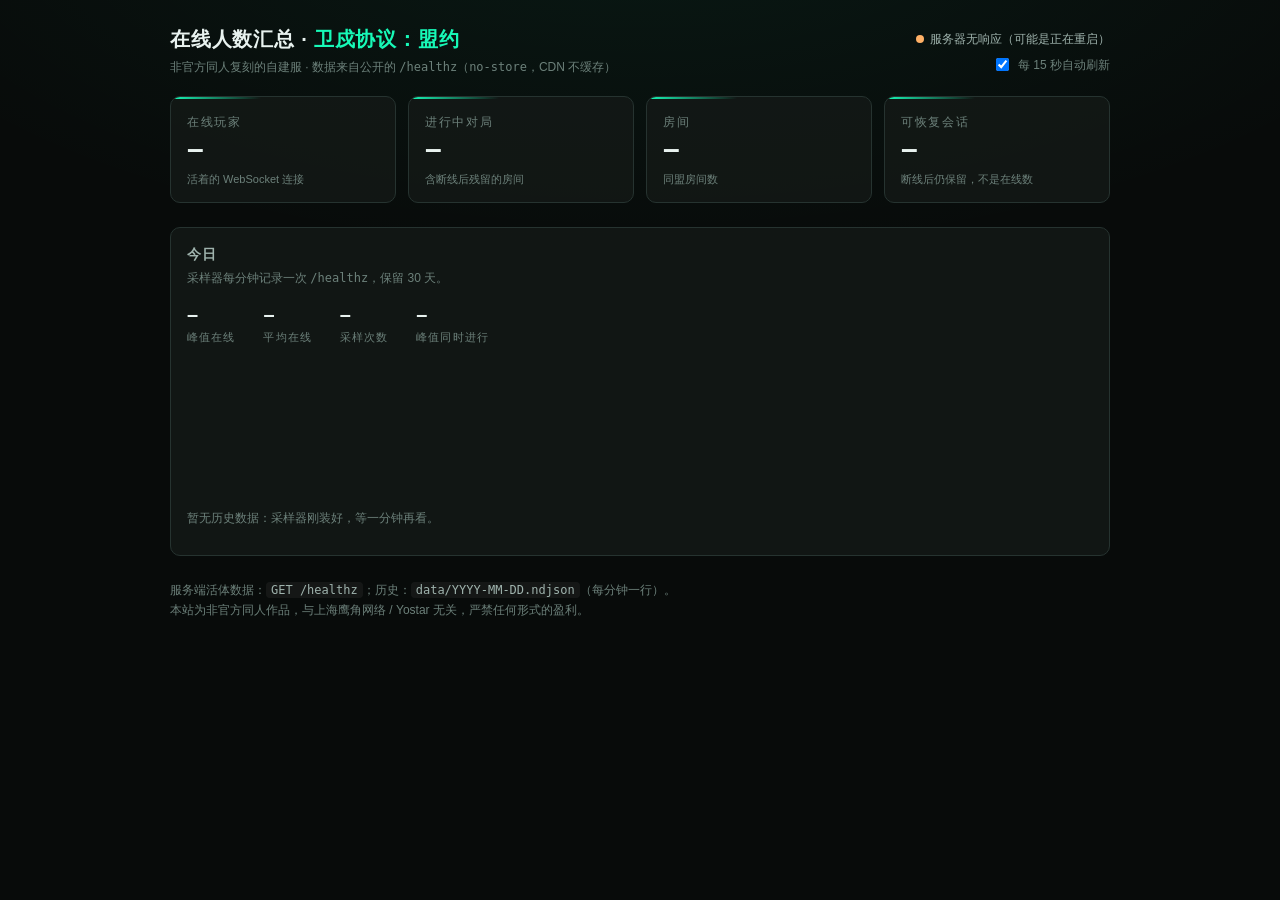
==== custom/stats/index.html @ 6abf7706 "定制：服务器在线人数汇总（徽标 + 运营看板） 因为服务器准备开放出去，需要一个「这里有人在玩」的可见信号，以及一份 能看趋势的运营数据。分两块，数据源都是上游本来就公开的 GET /healthz，" ====
<!doctype html>
<html lang="zh-CN">
<head>
<meta charset="utf-8" />
<meta name="viewport" content="width=device-width, initial-scale=1" />
<meta name="robots" content="noindex, nofollow" />
<title>在线人数汇总 · 卫戍协议：盟约</title>
<style>
  :root {
    --bg: #080b0a; --panel: rgba(20, 25, 23, .82); --line: #1b2422; --line-2: #263330;
    --mint: #17f9b7; --mint-dim: rgba(23, 249, 183, .14);
    --hi: #e8f2ef; --mid: #9fb3ad; --lo: #6c807a; --amber: #ffb066;
  }
  * { box-sizing: border-box; }
  html, body { margin: 0; background: var(--bg); color: var(--hi); }
  body {
    font: 14px/1.5 -apple-system, "Segoe UI", "PingFang SC", "Microsoft YaHei", "Noto Sans SC", sans-serif;
    padding: 24px 20px 40px; min-height: 100vh;
    background: radial-gradient(1200px 500px at 50% -10%, rgba(23, 249, 183, .06), transparent 70%);
  }
  .wrap { max-width: 940px; margin: 0 auto; }
  header { display: flex; align-items: flex-end; justify-content: space-between; gap: 16px; flex-wrap: wrap; margin-bottom: 20px; }
  h1 { margin: 0; font-size: 20px; letter-spacing: .04em; font-weight: 600; }
  h1 em { font-style: normal; color: var(--mint); }
  .sub { color: var(--lo); font-size: 12px; margin-top: 4px; }
  .live { display: inline-flex; align-items: center; gap: 6px; color: var(--mid); font-size: 12px; }
  .live i { width: 8px; height: 8px; border-radius: 50%; background: var(--mint); box-shadow: 0 0 8px var(--mint); animation: p 2.4s infinite; }
  .live.is-down i { background: var(--amber); box-shadow: none; }
  @keyframes p { 0%, 100% { opacity: 1 } 50% { opacity: .35 } }
  .cards { display: grid; grid-template-columns: repeat(auto-fit, minmax(150px, 1fr)); gap: 12px; }
  .card { background: var(--panel); border: 1px solid var(--line-2); border-radius: 10px; padding: 14px 16px; position: relative; overflow: hidden; }
  .card::before { content: ''; position: absolute; left: 0; top: 0; height: 2px; width: 40%; background: linear-gradient(90deg, var(--mint), transparent); }
  .card b { display: block; font-size: 30px; line-height: 1.1; font-weight: 600; letter-spacing: .02em; }
  .card span { color: var(--lo); font-size: 12px; letter-spacing: .14em; text-transform: uppercase; }
  .card small { display: block; color: var(--lo); font-size: 11px; margin-top: 6px; }
  section { margin-top: 24px; background: var(--panel); border: 1px solid var(--line-2); border-radius: 10px; padding: 16px; }
  h2 { margin: 0 0 4px; font-size: 14px; letter-spacing: .1em; color: var(--mid); font-weight: 600; }
  .hint { color: var(--lo); font-size: 12px; margin: 0 0 12px; }
  .today { display: flex; gap: 28px; flex-wrap: wrap; margin-bottom: 14px; }
  .today div { }
  .today b { font-size: 20px; font-weight: 600; }
  .today span { display: block; color: var(--lo); font-size: 11px; letter-spacing: .1em; }
  svg.chart { display: block; width: 100%; height: 150px; }
  .down { color: var(--amber); }
  footer { margin-top: 24px; color: var(--lo); font-size: 12px; line-height: 1.7; }
  footer code { color: var(--mid); background: rgba(255, 255, 255, .05); padding: 1px 5px; border-radius: 4px; }
  label.auto { display: inline-flex; align-items: center; gap: 6px; color: var(--lo); font-size: 12px; cursor: pointer; }
</style>
</head>
<body>
<div class="wrap">
  <header>
    <div>
      <h1>在线人数汇总 · <em>卫戍协议：盟约</em></h1>
      <div class="sub">非官方同人复刻的自建服 · 数据来自公开的 <code>/healthz</code>（<code>no-store</code>，CDN 不缓存）</div>
    </div>
    <div style="text-align:right">
      <div class="live" id="live"><i></i><span id="liveText">正在读取…</span></div>
      <div class="sub" style="margin-top:6px">
        <label class="auto"><input type="checkbox" id="auto" checked /> 每 15 秒自动刷新</label>
      </div>
    </div>
  </header>

  <div class="cards">
    <div class="card"><span>在线玩家</span><b id="v-online">–</b><small id="s-sub">活着的 WebSocket 连接</small></div>
    <div class="card"><span>进行中对局</span><b id="v-matches">–</b><small>含断线后残留的房间</small></div>
    <div class="card"><span>房间</span><b id="v-rooms">–</b><small id="r-sub">同盟房间数</small></div>
    <div class="card"><span>可恢复会话</span><b id="v-sessions">–</b><small>断线后仍保留，不是在线数</small></div>
  </div>

  <section>
    <h2>今日</h2>
    <p class="hint">采样器每分钟记录一次 <code>/healthz</code>，保留 30 天。</p>
    <div class="today">
      <div><b id="t-peak">–</b><span>峰值在线</span></div>
      <div><b id="t-avg">–</b><span>平均在线</span></div>
      <div><b id="t-samples">–</b><span>采样次数</span></div>
      <div><b id="t-matches">–</b><span>峰值同时进行</span></div>
    </div>
    <svg class="chart" id="chart" viewBox="0 0 720 150" preserveAspectRatio="none" aria-label="今日在线人数曲线"></svg>
    <p class="hint" id="histHint"></p>
  </section>

  <footer>
    <div>服务端活体数据：<code>GET /healthz</code>；历史：<code>data/YYYY-MM-DD.ndjson</code>（每分钟一行）。</div>
    <div>本站为非官方同人作品，与上海鹰角网络 / Yostar 无关，严禁任何形式的盈利。</div>
  </footer>
</div>

<script>
(function () {
  'use strict';
  var REFRESH_MS = 15000;
  var timer = null;
  var lastDown = false;

  var $ = function (id) { return document.getElementById(id); };
  var pad = function (n) { return n < 10 ? '0' + n : '' + n; };
  var dayKey = function (d) { return d.getFullYear() + '-' + pad(d.getMonth() + 1) + '-' + pad(d.getDate()); };

  function setLive(down, text) {
    var el = $('live');
    if (down) el.classList.add('is-down'); else el.classList.remove('is-down');
    $('liveText').textContent = text;
  }

  // ---------- live numbers ----------
  async function poll() {
    var t = null;
    try {
      var ctrl = new AbortController();
      t = setTimeout(function () { ctrl.abort(); }, 5000);
      var res = await fetch('/healthz', { cache: 'no-store', signal: ctrl.signal });
      if (!res.ok) throw new Error('HTTP ' + res.status);
      var j = await res.json();
      clearTimeout(t);
      // 在线只看 sockets：实测无人连接时 sessions 还长期停在 75（断线待恢复的房间），
      // 拿它当在线数会虚高一个数量级。
      $('v-online').textContent = j.sockets == null ? '–' : j.sockets;
      $('v-sessions').textContent = j.sessions == null ? '–' : j.sessions;
      $('v-matches').textContent = j.matches == null ? '–' : j.matches;
      $('v-rooms').textContent = j.rooms == null ? '–' : j.rooms;
      $('s-sub').textContent = '一个标签页算一个 · 观战 ' + (j.spectators || 0) + ' 席';
      var up = j.uptimeSec || 0;
      var hh = Math.floor(up / 3600), mm = Math.floor((up % 3600) / 60);
      $('r-sub').textContent = '已运行 ' + (hh ? hh + ' 小时 ' : '') + mm + ' 分钟 · v' + (j.app || '');
      setLive(false, '已更新 ' + new Date().toLocaleTimeString('zh-CN', { hour12: false }));
      lastDown = false;
    } catch (e) {
      if (t) clearTimeout(t);
      if (!lastDown) { setLive(true, '服务器无响应（可能是正在重启）'); lastDown = true; }
    }
  }

  // ---------- today's history ----------
  function draw(rows) {
    var svg = $('chart');
    var W = 720, H = 150, padB = 18;
    while (svg.firstChild) svg.removeChild(svg.firstChild);
    if (!rows.length) { $('histHint').textContent = '暂无历史数据：采样器刚装好，等一分钟再看。'; return; }

    // 24 buckets of the local hour -> peak sessions that hour
    var buckets = [];
    for (var i = 0; i < 24; i++) buckets.push({ h: i, peak: 0, sum: 0, n: 0 });
    rows.forEach(function (r) {
      var d = new Date(r.ts * 1000);
      var b = buckets[d.getHours()];
      if (!b) return;
      if (r.sockets > b.peak) b.peak = r.sockets;
      b.sum += r.sockets; b.n++;
    });
    var max = 1;
    buckets.forEach(function (b) { if (b.peak > max) max = b.peak; });

    var used = buckets.filter(function (b) { return b.n > 0; });
    var peak = 0, sumAll = 0, peakM = 0;
    // 峰值/平均也只认 sockets（断线残留的 sessions 会把曲线抬成一条平线）
    rows.forEach(function (r) { if (r.sockets > peak) peak = r.sockets; sumAll += r.sockets; if (r.matches > peakM) peakM = r.matches; });
    $('t-peak').textContent = peak;
    $('t-avg').textContent = (sumAll / rows.length).toFixed(1);
    $('t-samples').textContent = rows.length;
    $('t-matches').textContent = peakM;
    $('histHint').textContent = '横坐标是本地时间的小时；取该小时内在线人数的峰值。';

    var step = W / 24;
    function xy(i, v) { return [i * step + step / 2, H - padB - (v / max) * (H - padB - 12)]; }

    function el(name, attrs) {
      var n = document.createElementNS('http://www.w3.org/2000/svg', name);
      Object.keys(attrs).forEach(function (k) { n.setAttribute(k, attrs[k]); });
      svg.appendChild(n);
      return n;
    }
    // grid
    for (var g = 0; g <= 2; g++) {
      var y = 12 + ((H - padB - 12) * g) / 2;
      el('line', { x1: 0, y1: y, x2: W, y2: y, stroke: '#1b2422', 'stroke-width': 1 });
    }
    // area + line over the hours we have
    var area = used.map(function (b) { return xy(b.h, b.peak); });
    if (area.length > 1) {
      var dPath = 'M' + area[0][0] + ',' + (H - padB) + ' L' + area.map(function (p) { return p[0] + ',' + p[1]; }).join(' L')
        + ' L' + area[area.length - 1][0] + ',' + (H - padB) + ' Z';
      el('path', { d: dPath, fill: 'rgba(23,249,183,.12)', stroke: 'none' });
      el('polyline', { points: area.map(function (p) { return p[0] + ',' + p[1]; }).join(' '), fill: 'none', stroke: '#17f9b7', 'stroke-width': 2, 'stroke-linejoin': 'round' });
      area.forEach(function (p) { el('circle', { cx: p[0], cy: p[1], r: 2.5, fill: '#17f9b7' }); });
    }
    // hour labels every 3 h
    for (var hIdx = 0; hIdx < 24; hIdx += 3) {
      var tx = document.createElementNS('http://www.w3.org/2000/svg', 'text');
      tx.setAttribute('x', hIdx * step + step / 2);
      tx.setAttribute('y', H - 4);
      tx.setAttribute('fill', '#6c807a');
      tx.setAttribute('font-size', '10');
      tx.setAttribute('text-anchor', 'middle');
      tx.textContent = pad(hIdx) + ':00';
      svg.appendChild(tx);
    }
  }

  async function loadHistory() {
    try {
      var res = await fetch('data/' + dayKey(new Date()) + '.ndjson', { cache: 'no-store' });
      if (!res.ok) { draw([]); return; }
      var text = await res.text();
      var rows = [];
      text.split('\n').forEach(function (line) {
        if (!line.trim()) return;
        try { rows.push(JSON.parse(line)); } catch (e) { /* skip a torn line */ }
      });
      draw(rows);
    } catch (e) { draw([]); }
  }

  function schedule() {
    if (timer) clearInterval(timer);
    if ($('auto').checked) timer = setInterval(poll, REFRESH_MS);
  }
  $('auto').addEventListener('change', schedule);

  poll();
  loadHistory();
  schedule();
  setInterval(loadHistory, 60000);
})();
</script>
</body>
</html>
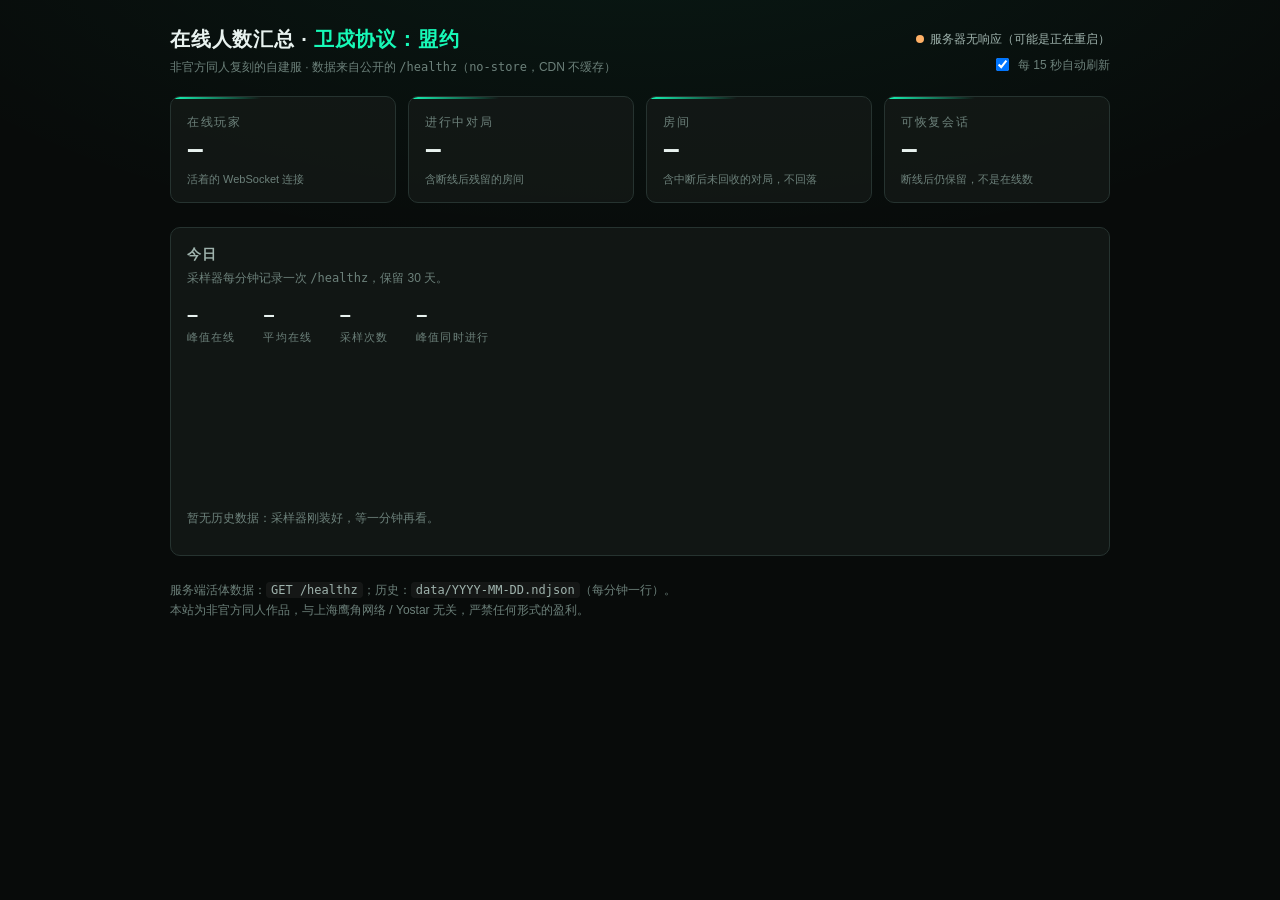
==== commit 69d55099: "看板：修正「房间」卡片副标题 rooms 不是活跃房间数 —— 上游只在显式离开或大厅宽限期满时才 disposeRoom， 对局中途中断（所有人掉线、比赛没打完）的房间会永久留在 lobby.roo" ====
--- a/custom/stats/index.html
+++ b/custom/stats/index.html
@@ -65,7 +65,7 @@
   <div class="cards">
     <div class="card"><span>在线玩家</span><b id="v-online">–</b><small id="s-sub">活着的 WebSocket 连接</small></div>
     <div class="card"><span>进行中对局</span><b id="v-matches">–</b><small>含断线后残留的房间</small></div>
-    <div class="card"><span>房间</span><b id="v-rooms">–</b><small id="r-sub">同盟房间数</small></div>
+    <div class="card"><span>房间</span><b id="v-rooms">–</b><small id="r-sub">含中断后未回收的对局，不回落</small></div>
     <div class="card"><span>可恢复会话</span><b id="v-sessions">–</b><small>断线后仍保留，不是在线数</small></div>
   </div>
 
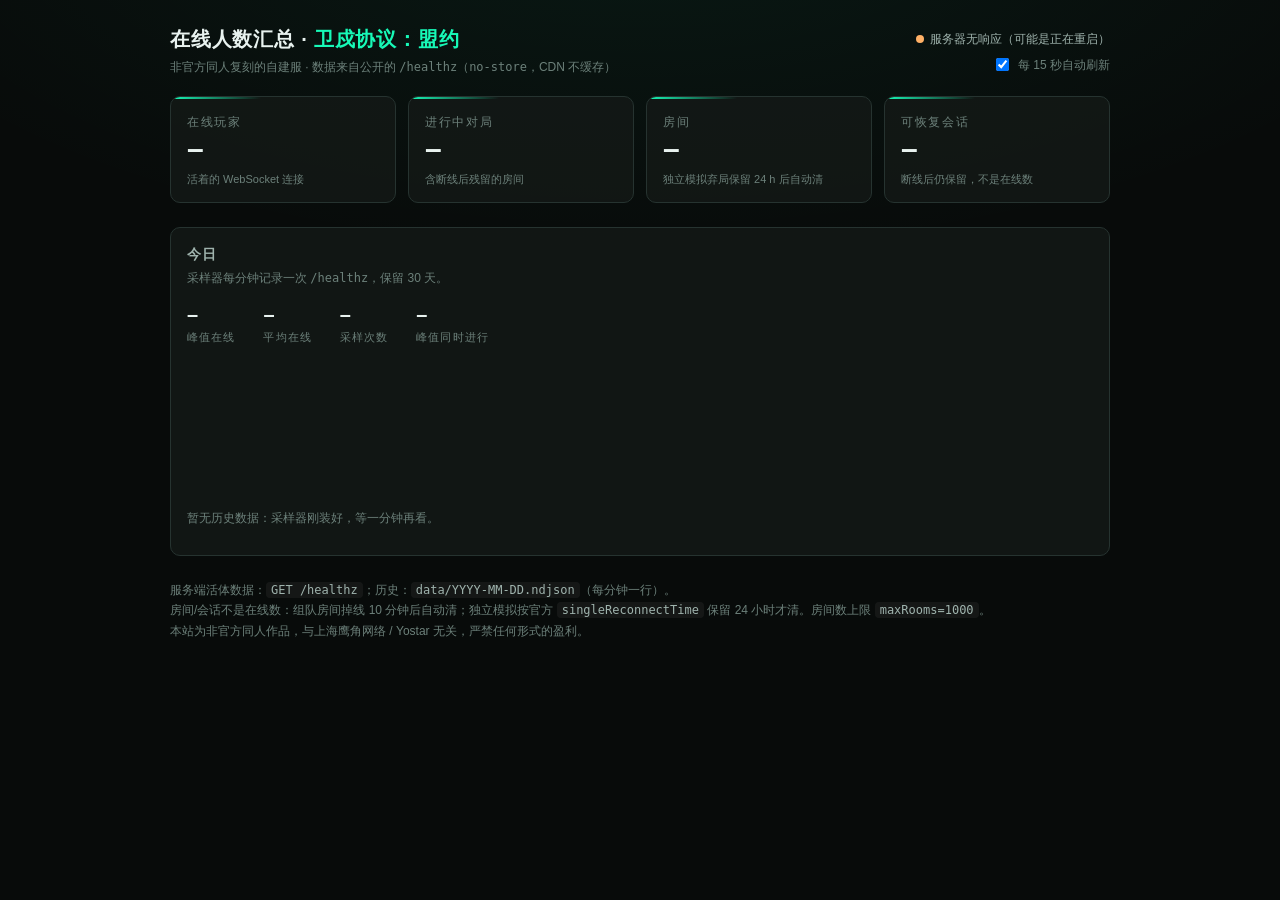
==== commit 2793a048: "看板：撤回「房间不回落」的说法，改成正确的回收窗口 上一版（69d5509）据 21 分钟采样推断 rooms 只增不减、永久残留，这个结论错了。 把回收链路查全后：    net.js sweep(" ====
--- a/custom/stats/index.html
+++ b/custom/stats/index.html
@@ -65,7 +65,7 @@
   <div class="cards">
     <div class="card"><span>在线玩家</span><b id="v-online">–</b><small id="s-sub">活着的 WebSocket 连接</small></div>
     <div class="card"><span>进行中对局</span><b id="v-matches">–</b><small>含断线后残留的房间</small></div>
-    <div class="card"><span>房间</span><b id="v-rooms">–</b><small id="r-sub">含中断后未回收的对局，不回落</small></div>
+    <div class="card"><span>房间</span><b id="v-rooms">–</b><small id="r-sub">独立模拟弃局保留 24 h 后自动清</small></div>
     <div class="card"><span>可恢复会话</span><b id="v-sessions">–</b><small>断线后仍保留，不是在线数</small></div>
   </div>
 
@@ -84,6 +84,7 @@
 
   <footer>
     <div>服务端活体数据：<code>GET /healthz</code>；历史：<code>data/YYYY-MM-DD.ndjson</code>（每分钟一行）。</div>
+    <div>房间/会话不是在线数：组队房间掉线 10 分钟后自动清；独立模拟按官方 <code>singleReconnectTime</code> 保留 24 小时才清。房间数上限 <code>maxRooms=1000</code>。</div>
     <div>本站为非官方同人作品，与上海鹰角网络 / Yostar 无关，严禁任何形式的盈利。</div>
   </footer>
 </div>
